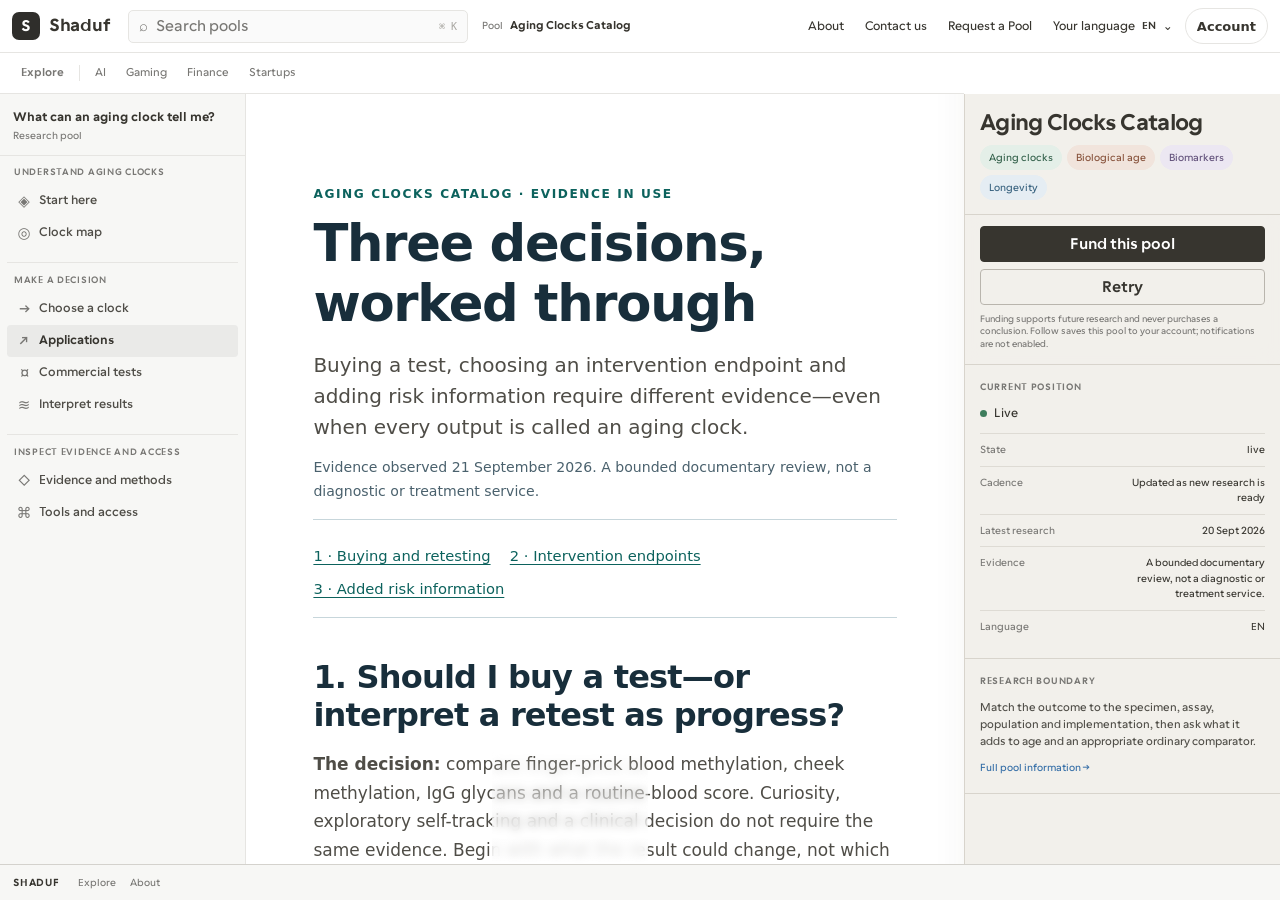
==== applications/index.html @ 29b8cc0c "Publish Aging Clocks foundation" ====
<!doctype html><html lang="en"><head>
    <meta charset="utf-8">
    <meta name="viewport" content="width=device-width,initial-scale=1,viewport-fit=cover">
    <title>Applications · Aging Clocks Catalog · Shaduf</title>
    <meta name="description" content="Three decisions, worked through">
    <meta name="robots" content="index,follow,max-image-preview:large,max-snippet:-1">
    <link rel="canonical" href="https://shaduf.ai/p/aging-clocks/applications/">
    <link rel="icon" href="../assets/favicon.ico" sizes="16x16 32x32 48x48"><link rel="icon" href="../assets/apple-touch-icon.png" type="image/png" sizes="180x180"><link rel="icon" href="../assets/favicon.svg" type="image/svg+xml" sizes="any"><link rel="apple-touch-icon" href="../assets/apple-touch-icon.png" sizes="180x180">
    <link rel="preload" href="../assets/fonts/cal-sans-ui-variable.woff2" as="font" type="font/woff2" crossorigin>
    <link rel="stylesheet" href="../assets/shaduf.css?v=20260920-pool-requests-1">
    <link rel="stylesheet" href="../assets/account.css?v=20260920-pool-requests-1">
    <meta name="theme-color" content="#ffffff">
    <meta property="og:type" content="article">
    <meta property="og:site_name" content="Shaduf">
    <meta property="og:title" content="Applications · Aging Clocks Catalog · Shaduf">
    <meta property="og:description" content="Three decisions, worked through">
    <meta property="og:url" content="https://shaduf.ai/p/aging-clocks/applications/">
    <meta name="twitter:card" content="summary">
    <script type="application/ld+json">{"@context":"https://schema.org","@type":"WebPage","headline":"Applications","description":"Three decisions, worked through","dateModified":"2026-09-21T03:27:39+07:00","isPartOf":{"@type":"WebSite","name":"Shaduf","url":"https://shaduf.ai"},"mainEntityOfPage":"https://shaduf.ai/p/aging-clocks/applications/"}</script>
    <script defer src="https://static.cloudflareinsights.com/beacon.min.js" data-cf-beacon='{&quot;token&quot;:&quot;ccebf2249a194a088f2d60787432fe1a&quot;,&quot;spa&quot;:false}'></script><link rel="alternate" type="application/atom+xml" title="Aging Clocks Catalog updates" href="../feed.xml"><link rel="stylesheet" href="../assets/agent.css"></head><body class="has-platform-footer" data-pool-id="pool_aging_clocks" data-page-id="applications">
    <a class="skip-link" href="#pool-content">Skip to content</a>
    <header class="app-header">
    <div class="header-main">
      <a class="brand" href="https://shaduf.ai/" aria-label="Shaduf home"><span class="brand-mark" aria-hidden="true">S</span><strong>Shaduf</strong></a>
      <button class="mobile-surface-button" type="button" data-open-left aria-label="Open pool pages">☰</button>
      <button class="search-button" type="button" data-open-search><span>⌕</span><span>Search pools</span><kbd>⌘ K</kbd></button>
      <div class="header-context"><span>Pool</span><strong>Aging Clocks Catalog</strong></div>
      <nav class="header-tools" aria-label="Platform">
        <a href="https://shaduf.ai/about/">About</a>
        <a class="contact-link" href="https://shaduf.ai/contact/">Contact us</a>
        <a class="request-pool-link" href="https://shaduf.ai/request-a-pool/">Request a Pool</a>
        <details class="header-menu language-menu"><summary class="language-button"><span>Your language</span><b data-language-label>EN</b><span>⌄</span></summary><div class="header-popover"><button type="button" data-language="en">English</button><p>Used to prioritize published pools from this language community. It does not translate the interface.</p></div></details>
        <div class="account-control" data-account-control><button class="account-button" type="button" data-platform-auth data-account-href="https://shaduf.ai/account/" aria-label="Checking account" aria-haspopup="menu" aria-expanded="false"><span class="account-label" data-auth-label>Account</span><span class="account-chevron" data-auth-chevron aria-hidden="true" hidden>⌄</span></button><div class="account-popover" data-account-menu hidden></div></div>
        <button class="mobile-pool-button" type="button" data-open-right>Pool info</button>
      </nav>
    </div>
    <nav class="category-strip" aria-label="Pool categories">
      <a class="explore-link" href="https://shaduf.ai/explore/" aria-current="false">Explore</a>
      <span class="category-rule" aria-hidden="true"></span>
      <a href="https://shaduf.ai/?category=ai#pool-catalogue">AI</a><a href="https://shaduf.ai/?category=gaming#pool-catalogue">Gaming</a><a href="https://shaduf.ai/?category=finance#pool-catalogue">Finance</a><a href="https://shaduf.ai/?category=startups#pool-catalogue">Startups</a>
    </nav>
  </header>
    <aside class="left-surface" data-left-surface>
    <div class="left-head"><strong>What can an aging clock tell me?</strong><span>Research pool</span></div>
    <div class="page-tree"><section class="tree-group"><div class="tree-label">Understand aging clocks</div><nav aria-label="Understand aging clocks"><a href="../index.html" ><span aria-hidden="true">◈</span><b>Start here</b></a><a href="../clock-map/index.html" ><span aria-hidden="true">◎</span><b>Clock map</b></a></nav></section><section class="tree-group"><div class="tree-label">Make a decision</div><nav aria-label="Make a decision"><a href="../choose-a-clock/index.html" ><span aria-hidden="true">→</span><b>Choose a clock</b></a><a href="index.html" aria-current="page"><span aria-hidden="true">↗</span><b>Applications</b></a><a href="../commercial-tests/index.html" ><span aria-hidden="true">¤</span><b>Commercial tests</b></a><a href="../interpret-results/index.html" ><span aria-hidden="true">≋</span><b>Interpret results</b></a></nav></section><section class="tree-group"><div class="tree-label">Inspect evidence and access</div><nav aria-label="Inspect evidence and access"><a href="../evidence-and-methods/index.html" ><span aria-hidden="true">◇</span><b>Evidence and methods</b></a><a href="../tools-and-access/index.html" ><span aria-hidden="true">⌘</span><b>Tools and access</b></a></nav></section></div>
    
  </aside>
    <main class="center-surface" id="pool-content"><article class="center-document" data-agent-document>
      
      <div class="agent-document"><!-- SHADUF_AGENT_DOCUMENT_START --><article class="ac-center" lang="en" aria-labelledby="ac-title">
<p class="ac-kicker">Aging Clocks Catalog · Evidence in use</p>
<h1 id="ac-title">Three decisions, worked through</h1>
<p class="ac-deck">Buying a test, choosing an intervention endpoint and adding risk information require different evidence—even when every output is called an aging clock.</p>
<p class="ac-meta">Evidence observed <time datetime="2026-09-21">21 September 2026</time>. A bounded documentary review, not a diagnostic or treatment service.</p>

<nav class="ac-jump" aria-label="On this page"><a href="#ac-buying">1 · Buying and retesting</a><a href="#ac-interventions">2 · Intervention endpoints</a><a href="#ac-risk">3 · Added risk information</a></nav>
<h2 id="ac-buying">1. Should I buy a test—or interpret a retest as progress?</h2>
<p><strong>The decision:</strong> compare finger-prick blood methylation, cheek methylation, IgG glycans and a routine-blood score. Curiosity, exploratory self-tracking and a clinical decision do not require the same evidence. Begin with what the result could change, not which product promises the youngest age.</p>
<p><strong>The evidence chain:</strong> identify the measured assay, named algorithm/version, target, report, advice service and applicability evidence. The <a href="../commercial-tests/index.html">four-offering audit</a> found model-specific publications, but did not establish that purchasing any of these testing-and-advice packages improves long-term outcomes compared with a realistic no-test alternative. A product’s independent service validation is not established by a related model paper. <span class="ac-source">[<a href="#src-M05" aria-label="Source M05">M05</a>; <a href="#src-M12" aria-label="Source M12">M12</a>; <a href="#src-M21" aria-label="Source M21">M21</a>; <a href="#src-M23" aria-label="Source M23">M23</a>; <a href="#src-M24" aria-label="Source M24">M24</a>]</span></p>
<p><strong>Worked example—hypothetical:</strong> a blood estimate of 54, cheek estimate of 48 and pace of 0.90 are not three votes about one true age. They cannot be averaged. When chronological age goes from 50 to 51 and the same named age score goes from 52 to 50, score change is −2 and raw-gap change is −3. Neither demonstrates a treatment effect or life-years gained.</p>
<div class="ac-note"><p><strong>Decision that follows:</strong> demand a matched pipeline and applicable within-person uncertainty before interpreting change. A seller’s retest interval is not that evidence. No extra test may be needed for the intended decision; a clinical concern should not be replaced by a clock score. The <a href="../interpret-results/index.html">interpretation guide</a> shows the arithmetic and uncertainty assumptions.</p></div>
<h2 id="ac-interventions">2. Can clocks help assess an intervention?</h2>
<p><strong>The real setting:</strong> rentosertib—also described using INS018_055/ISM001-055 development nomenclature—is an AI-assisted TNIK-inhibitor drug-development programme followed by an actual human trial in idiopathic pulmonary fibrosis (IPF). Six computational clocks were applied to <strong>measured human serum</strong>. The clock analysis was computational; the trial was not wholly simulated. <span class="ac-source">[<a href="#src-SC1" aria-label="Source SC1">SC1</a>; <a href="#src-SC2" aria-label="Source SC2">SC2</a>]</span></p>
<p>The parent trial lasted <strong>12 weeks</strong>, comparing placebo with <strong>30 mg once daily, 30 mg twice daily and 60 mg once daily</strong>. The primary endpoint was treatment-emergent adverse events; lung-function outcomes were secondary. Treatment-related events/discontinuations included liver-related events and diarrhea. A favorable clock pattern is not a prescribing or stand-alone safety argument. <span class="ac-source">[<a href="#src-SC2" aria-label="Source SC2">SC2</a>]</span></p>
<figure><div class="ac-svg-scroll" role="region" aria-label="Trial population flow" tabindex="0">
<svg viewBox="0 0 760 232" role="img" aria-labelledby="ac-pop-title ac-pop-desc">
<title id="ac-pop-title">Three different populations: 71, 55 and 42</title>
<desc id="ac-pop-desc">The parent trial randomized 71 people; 55 completed it. The ancillary clock analysis used 42 complete cases selected after completion and post-trial consent. Its arm-specific denominators were not independently recovered. These counts are not interchangeable.</desc>
<rect x="15" y="30" width="218" height="142" rx="5" class="ac-box"/><rect x="272" y="30" width="218" height="142" rx="5" class="ac-box"/><rect x="529" y="30" width="216" height="142" rx="5" class="ac-box"/>
<text x="124" y="89" text-anchor="middle" font-size="46" font-weight="750">71</text><text x="124" y="125" text-anchor="middle" font-size="20">Randomized</text><text x="124" y="152" text-anchor="middle" font-size="17">Parent trial</text>
<text x="252" y="108" text-anchor="middle" font-size="30">→</text>
<text x="381" y="89" text-anchor="middle" font-size="46" font-weight="750">55</text><text x="381" y="125" text-anchor="middle" font-size="20">Completed</text><text x="381" y="152" text-anchor="middle" font-size="17">Parent trial</text>
<text x="509" y="108" text-anchor="middle" font-size="30">→</text>
<text x="637" y="89" text-anchor="middle" font-size="46" font-weight="750">42</text><text x="637" y="125" text-anchor="middle" font-size="20">Ancillary cohort</text><text x="637" y="152" text-anchor="middle" font-size="17">Complete cases</text>
<text x="380" y="208" text-anchor="middle" font-size="18">Completion + post-trial consent + complete samples select the clock cohort.</text>
</svg></div><figcaption>The 42-person analysis is 59.2% of those randomized and 76.4% of completers. These arithmetic retention fractions do not estimate the direction or magnitude of selection bias. Clock-analysis arm counts remain unavailable. <span class="ac-source">[<a href="#src-SC1" aria-label="Source SC1">SC1</a>; <a href="#src-SC2" aria-label="Source SC2">SC2</a>]</span></figcaption></figure>
<div class="ac-table ac-compact" role="region" aria-label="Parent-trial counts—not the ancillary clock denominators" tabindex="0"><table><caption>Parent-trial counts—not the ancillary clock denominators</caption><thead><tr><th scope="col">Arm</th><th scope="col">Randomized</th><th scope="col">Completed parent trial</th><th scope="col">Ancillary clock count</th></tr></thead><tbody><tr><th scope="row">Placebo</th><td>17</td><td>15</td><td>Not independently recovered</td></tr><tr><th scope="row">30 mg once daily</th><td>18</td><td>16</td><td>Not independently recovered</td></tr><tr><th scope="row">30 mg twice daily</th><td>18</td><td>12</td><td>Not independently recovered</td></tr><tr><th scope="row">60 mg once daily</th><td>18</td><td>12</td><td>Not independently recovered</td></tr><tr><th scope="row">Total</th><td>71</td><td>55</td><td>42</td></tr></tbody></table></div>
<h3>What was measured and reported?</h3>
<p>Serum at baseline and weeks <strong>2, 4 and 12</strong> was analyzed with Olink Explore 3072; <strong>2,841 proteins</strong> remained after quality control. The report describes normalization without bridging/anchoring controls. Serum–plasma equivalence, platform calibration and longitudinal measurement reliability cannot be assumed. <span class="ac-source">[<a href="#src-SC1" aria-label="Source SC1">SC1</a>]</span></p>
<p>The ancillary paper, published <strong>7 September 2026</strong>, reports treatment-associated decreases in several predictions, the strongest aggregate pattern at week 4, and <strong>21 comparisons below q = 0.10</strong>. These are author-reported findings—not independently recomputed counts. One-sided paired Wilcoxon and active-versus-placebo change Mann–Whitney tests were used with Benjamini–Hochberg adjustment. <span class="ac-source">[<a href="#src-SC1" aria-label="Source SC1">SC1</a>]</span></p>
<div class="ac-note ac-caution"><p><strong>Six outputs are not six independent replications.</strong> The clocks share participants and disease-responsive proteins, and their targets differ. The paper cannot distinguish aging-related from disease-related proteomic effects. Selection after completion and consent also means this is not automatically an intention-to-treat analysis.</p><p><strong>Arithmetic correction:</strong> 6 clocks × 3 post-baseline visits × 3 active regimens = <strong>54 active-versus-placebo comparisons total</strong>, or <strong>18 per regimen</strong>—not 54 per arm. The actual adjustment family still requires the numerical tables.</p></div>
<details open><summary>The six models—and what remains unpinned</summary>
<div class="ac-table" role="region" aria-label="Model identity matters more than the count of clocks" tabindex="0"><table><caption>Model identity matters more than the count of clocks</caption><thead><tr><th scope="col">Trial label</th><th scope="col">Target / original evidence</th><th scope="col">Unresolved implementation boundary</th></tr></thead><tbody><tr><th scope="row">ProtAge</th><td>204-protein chronological-age LightGBM model; external CKB and FinnGen evaluation. <span class="ac-source">[<a href="#src-SC4" aria-label="Source SC4">SC4</a>]</span></td><td>Ancillary prose calls it deep learning. Prose error or different artifact remains unresolved; current access is author-request, not unrestricted bundled weights.</td></tr><tr><th scope="row">OrganAge_chrono</th><td>Chronological-age member of Goeminne’s proteomic organ family, distinct from Oh’s models. <span class="ac-source">[<a href="#src-SC7" aria-label="Source SC7">SC7</a>]</span></td><td>Exact all-organ/whole-body configuration, features, scaling and missing-protein policy are not pinned.</td></tr><tr><th scope="row">OrganAge_mortality</th><td>Mortality-oriented Goeminne family member; age-like output does not make its target chronological age. <span class="ac-source">[<a href="#src-SC7" aria-label="Source SC7">SC7</a>]</span></td><td>Related construction and shared trial participants are not independent clinical replication.</td></tr><tr><th scope="row">PAC</th><td>Age + 128 proteins; mortality-oriented Gompertz model and reference-age mapping. Reported 70:30 test split is within UK Biobank. <span class="ac-source">[<a href="#src-SC6" aria-label="Source SC6">SC6</a>]</span></td><td>Risk-equivalent age is not remaining lifespan; exact ancillary scaling/coefficient artifacts unverified.</td></tr><tr><th scope="row">ipfP3GPT</th><td>Related Galkin work includes a pathway-aware age predictor and a separate expression-generation transformer; external COVID-19 data had incomplete panel coverage. <span class="ac-source">[<a href="#src-SC5" aria-label="Source SC5">SC5</a>]</span></td><td>Alias-to-artifact mapping needs care. Current galkin_2025 / best_clock.pt weights are restricted to authorized UK Biobank RAP use.</td></tr><tr><th scope="row">PAOPAC</th><td>Ancillary paper cites a Xu et al. preprint, DOI 10.64898/2026.04.24.720503.</td><td>Original preprint not retrieved. Architecture, feature list, independent validation and relation to the package’s Han model are unverified. Embedded date is not verified first posting; do not call it peer reviewed.</td></tr></tbody></table></div><p>Four are presented as age-prediction implementations and two as mortality-oriented. None becomes a longitudinal pace-trained estimator merely by subtracting two predictions. <span class="ac-source">[<a href="#src-SC1" aria-label="Source SC1">SC1</a>]</span></p></details>
<details open><summary>Documentary conflicts and what has not been reproduced</summary>
<p><strong>Registration:</strong> the parent publication identifies <code>NCT05938920</code>. The ancillary body links that identifier, but reference 34 cites <code>NCT05975983</code>. Registry pages rendered only interface shells in the review; detailed histories were not inspected. Keep the conflict rather than borrowing eligibility or prespecification from the second identifier. <span class="ac-source">[<a href="#src-SC1" aria-label="Source SC1">SC1</a>; <a href="#src-SC2" aria-label="Source SC2">SC2</a>]</span></p>
<p><strong>Sites and chronology:</strong> ancillary body/methods say 21 versus 22 sites. “Multicentre Chinese trial” is supported without choosing a count. Trial completion predates some cited 2025/2026 model versions: prospectively collected samples do not prove prespecified final analyses. The dated protocol and statistical analysis plan require academic/research request through a secure environment; they were not obtained. <span class="ac-source">[<a href="#src-SC1" aria-label="Source SC1">SC1</a>; <a href="#src-SC2" aria-label="Source SC2">SC2</a>]</span></p>
<p><strong>Tables and artifacts:</strong> deposit OMIX008341 was not retrieved. Supplement descriptions identify S2 predictions, S3 paired tests, S4 treatment-versus-placebo tests and S5 summary; numerical rows were unavailable. No p/q-value reanalysis, raw-protein-to-score reproduction, power or equivalence calculation was performed. Exact trial models and preprocessing remain unpinned. <span class="ac-source">[<a href="#src-SC1" aria-label="Source SC1">SC1</a>]</span></p>
<p><strong>Access:</strong> the current README restricts galkin_2025 weights to registered UK Biobank researchers inside its Research Analysis Platform and prohibits local download/copy/storage. ProtAge and the Han model have author-request access. Other models are not necessarily closed; unrestricted end-to-end six-model reproduction is simply not established. <span class="ac-source">[<a href="#src-SC3" aria-label="Source SC3">SC3</a>]</span></p>
</details>
<p><strong>The defensible conclusion:</strong> proteomic clocks merit further study as exploratory IPF intervention readouts. The broadest clock pattern need not match the strongest clinical result. Shared-proteome pathway enrichment is not independent evidence of rejuvenation; a nonsignificant week-4/week-12 contrast does not demonstrate a plateau. Healthy-person benefit, generalized geroprotection and surrogate validity remain unestablished. <span class="ac-source">[<a href="#src-SC1" aria-label="Source SC1">SC1</a>; <a href="#src-M26" aria-label="Source M26">M26</a>]</span></p>
<h3>A controlled counterpoint: clocks need not agree</h3>
<p>The 2023 CALERIE methylation analysis was post hoc: <strong>197 of 220 randomized adults</strong> had the methylation data analyzed. It reported a modest group-level reduction in DunedinPACE, but <strong>not the same response in principal-component PhenoAge and GrimAge</strong>. Achieved calorie restriction was smaller than prescribed. These nulls must remain beside the responsive finding. <span class="ac-source">[<a href="#src-M25" aria-label="Source M25">M25</a>]</span></p>
<p>Different targets, sensitivity, duration, measurement or true lack of change could contribute. Disagreement does not prove every clock invalid—or the responsive one uniquely true. No longer-life outcome was directly demonstrated, and a mortality benefit estimated from separate observational associations is not a randomized outcome.</p>
<p><strong>Study-team decision:</strong> prespecify the biomarker question, controlled contrast and multiplicity plan; keep clinical/functional endpoints; report all planned clocks. Establishing a surrogate requires treatment effects on the marker to predict clinical effects in the intended context, not just baseline prognosis or responsiveness. <span class="ac-source">[<a href="#src-M26" aria-label="Source M26">M26</a>]</span></p>
<h2 id="ac-risk">3. Does another assay add useful risk information?</h2>
<p><strong>The decision:</strong> with age and routine predictors already available, does a new score improve relevant prediction enough to justify the added assay? ProtAge’s external-cohort associations make it a credible research candidate, but do not establish an individual action threshold, absolute risk or benefit from lowering the score. No unverified incremental C-index is supplied here. <span class="ac-source">[<a href="#src-SC4" aria-label="Source SC4">SC4</a>]</span></p>
<p>Oh et al.’s organ models use circulating proteins selected partly through tissue-enrichment information. A <strong>cognition-optimized</strong> brain score remained associated with progression after baseline clinical status, age, pTau181 and an Alzheimer’s polygenic score were included. It is not a direct brain-age measurement, a generic brain-score substitute or proof of improved care. The historical comparator is not a claim that pTau181 is the best current clinical comparator. <span class="ac-source">[<a href="#src-M20" aria-label="Source M20">M20</a>]</span></p>
<div class="ac-table ac-compact" role="region" aria-label="A concrete NMR risk comparison in FINRISK (author-reported)" tabindex="0"><table><caption>A concrete NMR risk comparison in FINRISK (author-reported)</caption><thead><tr><th scope="col">Horizon</th><th scope="col">14-biomarker score C-statistic</th><th scope="col">Conventional-risk model</th><th scope="col">Difference: arithmetic only</th></tr></thead><tbody><tr><th scope="row">Five years</th><td>0.837</td><td>0.772</td><td>0.065</td></tr><tr><th scope="row">Ten years</th><td>0.830</td><td>0.790</td><td>0.040</td></tr></tbody></table></div>
<p>Deelen et al. developed a mortality score in European cohorts and evaluated it in FINRISK. Conventional factors included major clinical/behavioral predictors; chronological age was the survival time scale. These were not simply identical base models with and without one added predictor. The C-statistic reflects ranking, not calibration or a demonstrated decision benefit. <span class="ac-source">[<a href="#src-M11" aria-label="Source M11">M11</a>]</span></p>
<div class="ac-note"><p><strong>A useful positive result with a firm boundary:</strong> cohort-based scaling prevented immediate individual risk classification. This is a mortality-risk score—not MetaboAge or GlycanAge—and not a portable personal calculator. A deployment decision still needs current comparators, calibration, threshold consequences and evidence that using the result improves outcomes. <span class="ac-source">[<a href="#src-M11" aria-label="Source M11">M11</a>]</span></p></div>

<section class="ac-sources" aria-labelledby="ac-source-heading"><h2 id="ac-source-heading">Sources and reading limits</h2><p>Source labels distinguish primary research, seller documents and implementation notes. The access descriptions below refer to the evidence review dated above, not a new replication.</p>
<p id="src-M05"><strong>M05.</strong> <a href="https://elifesciences.org/articles/73420">Belsky et al. (2022), DunedinPACE</a> Primary longitudinal target, normalization, technical/cross-platform reliability and relevant validation text inspected; model not executed.</p>
<p id="src-M12"><strong>M12.</strong> <a href="https://academic.oup.com/biomedgerontology/article/69/7/779/662651">Krištić et al. (2014; online 2013), Glycans are a novel biomarker of chronological and biological ages</a> Primary development, external-population and small longitudinal-subset results; not validation of a pinned 2026 product.</p>
<p id="src-M21"><strong>M21.</strong> <a href="https://www.nature.com/articles/s43587-026-01073-7">Chen et al. (2026), OMICmAge</a> Published 25 February 2026. Primary development, external validation, replicate, limitation, access and conflict sections; sponsored/company-affiliated work with patent interests.</p>
<p id="src-M23"><strong>M23.</strong> <a href="https://doi.org/10.1007/s11357-024-01094-3">Shokhirev et al. (2024), CheekAge: a next-generation buccal epigenetic aging clock</a> Primary abstract, development/replicate description and conflicts; Tally-funded, with company-employee authors. No exact consumer-version match.</p>
<p id="src-M24"><strong>M24.</strong> <a href="https://www.frontiersin.org/journals/aging/articles/10.3389/fragi.2024.1460360/full">Shokhirev et al. (2024), CheekAge is predictive of mortality in human blood</a> Primary incomplete-feature blood adaptation and mortality-model sections; company-affiliated external-cohort study, not a prospective consumer cheek-test trial.</p>
<p id="src-SC1"><strong>SC1.</strong> <a href="https://www.nature.com/articles/s41587-026-03286-y">Zhavoronkov et al. (2026), Proteomic clocks in a phase 2a trial</a> Published 7 September 2026. Primary results, methods, availability, conflicts and supplement descriptions inspected; numerical supplements not retrieved. Developer-led; Insilico Medicine interests disclosed.</p>
<p id="src-SC2"><strong>SC2.</strong> <a href="https://pmc.ncbi.nlm.nih.gov/articles/PMC12353801/">Xu et al. (2025), A generative AI-discovered TNIK inhibitor for IPF: randomized phase 2a trial</a> Primary registration, disposition, endpoints, safety and protocol-access text inspected; protocol, statistical analysis plan and registry history not obtained. Sponsor/developer interests apply.</p>
<p id="src-SC3"><strong>SC3.</strong> <a href="https://github.com/Insilico-org/proteoclock/blob/main/README.md">ProteoClock README</a> First-party access description observed 21 September 2026; inspected blob f41e85c59b1ffeec6b8da66fb7029dd4cd77f30a. Exact release-to-trial pin and full licence tree not audited.</p>
<p id="src-SC4"><strong>SC4.</strong> <a href="https://doi.org/10.1038/s41591-024-03164-7">Argentieri et al. (2024), Proteomic aging clock predicts mortality and disease risk</a> Primary training, external validation and covariate passages inspected through publisher-provided text delivered on ResearchGate. No model execution.</p>
<p id="src-SC5"><strong>SC5.</strong> <a href="https://www.aging-us.com/article/206295/text">Galkin et al. (2025), AI-driven toolset for IPF and aging research</a> Primary clock, expression-generation and external-disease-data passages; developer-affiliated evidence. No weights obtained or run.</p>
<p id="src-SC6"><strong>SC6.</strong> <a href="https://doi.org/10.1111/acel.14195">Kuo et al. (2024), Proteomic aging clock (PAC)</a> Primary cohort, selection, Gompertz target and train/test passages; full coefficients and ancillary-trial artifact not verified.</p>
<p id="src-SC7"><strong>SC7.</strong> <a href="https://doi.org/10.1016/j.cmet.2024.10.005">Goeminne et al. (online 2024; issue 2025), Plasma protein-based organ-specific aging and mortality models</a> Primary abstract and publisher results excerpts, not full coefficient tables or frozen trial implementations.</p>
<p id="src-M25"><strong>M25.</strong> <a href="https://doi.org/10.1038/s43587-022-00357-y">Waziry et al. (2023), CALERIE DNA methylation analysis</a> Relevant primary methods/results, analysis population and null outcomes inspected through publisher-supplied full text delivered on ResearchGate; not a longevity-outcome trial.</p>
<p id="src-M26"><strong>M26.</strong> <a href="https://www.ncbi.nlm.nih.gov/books/NBK453484/">FDA–NIH BEST: Validated Surrogate Endpoint</a> Official definitions and evidentiary discussion; used as a framework, not a regulatory-status verdict for any aging test.</p>
<p id="src-M20"><strong>M20.</strong> <a href="https://www.nature.com/articles/s41586-023-06802-1">Oh et al. (2023), Organ aging signatures in the plasma proteome</a> Primary construction, tissue-enrichment, platform and cognitive-progression comparator passages; no decision-impact trial identified in that material.</p>
<p id="src-M11"><strong>M11.</strong> <a href="https://www.nature.com/articles/s41467-019-11311-9">Deelen et al. (2019), A metabolic profile of all-cause mortality risk</a> Primary results, conventional comparator, FINRISK evaluation and scaling limitation inspected; reported models not rerun.</p>
</section>
<p class="ac-next">Next: <a href="../evidence-and-methods/index.html">Inspect the claim-by-claim evidence standards</a> or <a href="../choose-a-clock/index.html">build a defensible study shortlist</a>.</p>
</article>
<!-- SHADUF_AGENT_DOCUMENT_END --></div>
    </article><div class="center-fade" aria-hidden="true"></div></main>
    <aside class="right-surface" data-right-surface>
    <div class="right-scroll">
      <header class="right-title"><span>Pool info</span><button type="button" data-close-right aria-label="Close pool information">×</button></header>
      
      <div class="right-hero"><h2>Aging Clocks Catalog</h2><div class="tag-list"><button type="button" class="pool-tag tone-1" data-search-tag="Aging clocks">Aging clocks</button><button type="button" class="pool-tag tone-2" data-search-tag="Biological age">Biological age</button><button type="button" class="pool-tag tone-3" data-search-tag="Biomarkers">Biomarkers</button><button type="button" class="pool-tag tone-4" data-search-tag="Longevity">Longevity</button></div></div>
      <section class="right-actions">
        <form method="get" action="https://shaduf.ai/p/aging-clocks/?funding=intent"><button type="submit" class="primary-button">Fund this pool</button></form>
        <button type="button" class="secondary-button" data-follow aria-label="Follow this pool"><span>Follow this pool</span></button>
        <p>Funding supports future research and never purchases a conclusion. Follow saves this pool to your account; notifications are not enabled.</p>
      </section>
      <section class="right-section">
        <h3>Current position</h3>
        <div class="release-state state-live"><i></i><span>live</span></div>
        <dl><div><dt>State</dt><dd>live</dd></div><div><dt>Cadence</dt><dd>Updated as new research is ready</dd></div><div><dt>Latest research</dt><dd>20 Sept 2026</dd></div><div><dt>Evidence</dt><dd>A bounded documentary review, not a diagnostic or treatment service.</dd></div><div><dt>Language</dt><dd>EN</dd></div></dl>
      </section>
      <section class="right-section"><h3>Research boundary</h3><p>Match the outcome to the specimen, assay, population and implementation, then ask what it adds to age and an appropriate ordinary comparator.</p><a href="../index.html">Full pool information →</a></section>
    </div>
    <div class="surface-fade" aria-hidden="true"><span>↓</span></div>
  </aside>
    
    <footer class="platform-footer" aria-label="Shaduf"><strong>Shaduf</strong><nav><a href="https://shaduf.ai/">Explore</a><a href="https://shaduf.ai/about/">About</a></nav></footer>
    <footer class="mobile-contact" aria-label="Contact Shaduf"><a href="/contact/">Contact us</a><span aria-hidden="true">·</span><a href="/request-a-pool/">Request a Pool</a></footer>
    <div class="drawer-backdrop" data-drawer-backdrop></div>
    <dialog class="search-dialog" data-search-dialog><form method="get" action="https://shaduf.ai/explore/"><header><strong>Search Shaduf</strong><button value="cancel" formmethod="dialog" aria-label="Close">×</button></header><label><span>⌕</span><input type="search" name="q" placeholder="Search pools, reports, evidence" autocomplete="off"></label><div class="search-suggestions"><button type="button" data-search-tag="Aging clocks">Aging clocks</button><button type="button" data-search-tag="Biological age">Biological age</button><button type="button" data-search-tag="Biomarkers">Biomarkers</button><button type="button" data-search-tag="Longevity">Longevity</button></div><div class="search-results" data-search-results aria-live="polite"><p>Search published pools, pages, reports, and evidence.</p></div></form></dialog><div class="peek-layer" data-peek-layer aria-hidden="true"><div class="peek-backdrop" data-close-peek></div><article class="peek-panel"><header><span data-peek-crumb>Research report</span><nav><button type="button" data-peek-side>Side peek</button><a data-peek-open href="#">Open page</a><button type="button" data-close-peek aria-label="Close">×</button></nav></header><iframe title="Research report" data-peek-frame sandbox="allow-popups allow-popups-to-escape-sandbox"></iframe></article></div>
    <div class="toast" role="status" aria-live="polite" data-toast></div>
    <script src="../assets/shaduf.js?v=20260920-pool-requests-1" defer></script>
  </body></html>
---- assets/shaduf.css ----
@font-face{font-family:"Cal Sans UI";src:url("/assets/fonts/cal-sans-ui-variable.woff2") format("woff2");font-display:swap;font-style:normal;font-weight:100 900}
:root{--ink:#37352f;--text:#4f4d47;--muted:#787774;--faint:#a8a6a1;--line:#e6e5e2;--line-strong:#d4d2cd;--paper:#fff;--left:#f7f7f5;--right:#f2f0eb;--hover:rgba(55,53,47,.065);--green:#3e7d5c;--green-bg:#e7f1eb;--blue:#326ca6;--blue-bg:#e7eef6;--amber:#8a641f;--amber-bg:#f5edda;--red:#9f3f3b;--red-bg:#f8e7e5;--header-main:53px;--categories:41px;--top:94px;--left-width:246px;--right-width:316px;--activity-height:0px;--platform-footer-height:0px;--contact-height:0px;--ticker:calc(var(--activity-height) + var(--platform-footer-height) + var(--contact-height));--radius:6px;--shadow:0 16px 50px rgba(30,27,21,.14)}body.has-activity{--activity-height:36px}body.has-platform-footer{--platform-footer-height:36px}
.pool-sponsor{display:flex;align-items:center;gap:10px;margin:0 0 25px;padding:8px 0;border-bottom:1px solid var(--line);font-size:10px}.pool-sponsor span{color:var(--muted)}.pool-sponsor a{font-weight:650}
*{box-sizing:border-box}html{color-scheme:light;overflow-x:hidden}body{margin:0;overflow-x:hidden;color:var(--ink);background:var(--paper);font:15px/1.55 "Cal Sans UI",system-ui,-apple-system,"Segoe UI",sans-serif}button,input,textarea{font:inherit}a{color:inherit;text-decoration:none}button,summary{color:inherit}button{cursor:pointer}.skip-link{position:fixed;z-index:500;top:8px;left:8px;padding:8px 12px;transform:translateY(-160%);border:1px solid var(--line-strong);border-radius:4px;background:#fff}.skip-link:focus{transform:none}
.app-header{position:fixed;z-index:60;inset:0 0 auto;height:var(--top);background:#fff}.header-main{height:var(--header-main);display:flex;align-items:center;gap:10px;padding:0 12px;border-bottom:1px solid var(--line)}.brand{height:36px;display:flex;align-items:center;gap:9px;padding-right:8px}.brand-mark{width:28px;height:28px;display:grid;place-items:center;border-radius:7px;color:#fff;background:#2f2e2b;font-weight:720}.brand strong{font-size:17px;font-weight:690;letter-spacing:-.02em}.mobile-surface-button,.mobile-pool-button{display:none;height:30px;border:0;border-radius:4px;background:transparent}.search-button{width:min(340px,31vw);height:33px;display:flex;align-items:center;gap:8px;padding:0 10px;border:1px solid var(--line);border-radius:5px;color:var(--muted);background:#fafafa;text-align:left}.search-button span:nth-child(2){overflow:hidden;text-overflow:ellipsis;white-space:nowrap}.search-button kbd{margin-left:auto;color:var(--faint);font:10px/1.1 ui-monospace,SFMono-Regular,Menlo,monospace}.header-context{min-width:0;display:flex;align-items:baseline;gap:7px;margin-left:4px}.header-context span{color:var(--muted);font-size:10px}.header-context strong{max-width:25vw;overflow:hidden;text-overflow:ellipsis;white-space:nowrap;font-size:11px}.header-tools{position:relative;z-index:90;display:flex;align-items:center;gap:3px;margin-left:auto;height:100%}.header-tools>a,.language-button,.account-button{height:34px;display:flex;align-items:center;gap:7px;padding:0 9px;border:0;border-radius:4px;background:transparent;font-size:12px}.header-tools>a:hover,.language-button:hover,.account-button:hover{background:var(--hover)}.header-menu{position:relative}.header-menu>summary{list-style:none;cursor:pointer}.header-menu>summary::-webkit-details-marker{display:none}.language-button b{font-size:10px}.account-button{min-width:105px;justify-content:flex-start}.account-dot{width:22px;height:22px;border-radius:50%;background:#d8a37e}.header-popover{position:absolute;z-index:160;top:43px;right:0;width:250px;padding:7px;border:1px solid var(--line);border-radius:8px;background:#fff;box-shadow:var(--shadow)}.header-popover>a,.header-popover>button,.header-popover form button{width:100%;min-height:34px;display:flex;align-items:center;padding:0 9px;border:0;border-radius:4px;background:transparent;text-align:left}.header-popover>a:hover,.header-popover>button:hover,.header-popover form button:hover{background:var(--hover)}.header-popover p{margin:7px;padding:9px;border-top:1px solid var(--line);color:var(--muted);font-size:10px;line-height:1.45}.account-popover{width:190px}.account-popover form{margin-top:5px;padding-top:5px;border-top:1px solid var(--line)}.category-strip{position:relative;z-index:50;width:calc(100% - var(--right-width));height:var(--categories);display:flex;align-items:center;gap:2px;padding:0 12px;border-bottom:1px solid var(--line);background:#fff}.category-strip a{height:29px;display:flex;align-items:center;padding:0 9px;border-radius:4px;color:var(--muted);font-size:11px}.category-strip a:hover,.category-strip a[aria-current="page"]{color:var(--ink);background:var(--hover)}.explore-link{font-weight:650}.category-rule{width:1px;height:16px;margin:0 4px;background:var(--line)}
.left-surface{position:fixed;z-index:40;inset:var(--top) auto var(--ticker) 0;width:var(--left-width);display:flex;flex-direction:column;border-right:1px solid var(--line);background:var(--left);overflow:hidden}.left-head{padding:15px 13px 11px;border-bottom:1px solid var(--line)}.left-head strong{display:-webkit-box;overflow:hidden;font-size:12px;line-height:1.35;-webkit-line-clamp:2;-webkit-box-orient:vertical}.left-head span{display:block;margin-top:3px;color:var(--muted);font-size:10px}.page-tree{flex:1;padding:10px 7px;overflow:auto}.tree-group+.tree-group{margin-top:13px;padding-top:11px;border-top:1px solid var(--line)}.tree-label{padding:0 7px 5px;color:var(--muted);font-size:9px;font-weight:650;letter-spacing:.08em;text-transform:uppercase}.tree-group nav a{min-height:32px;display:grid;grid-template-columns:20px minmax(0,1fr);align-items:center;gap:5px;padding:4px 7px;border-radius:4px;color:var(--text)}.tree-group nav a span{color:var(--muted);text-align:center}.tree-group nav a b{overflow:hidden;font-size:12px;font-weight:500;text-overflow:ellipsis;white-space:nowrap}.tree-group nav a:hover,.tree-group nav a[aria-current="page"]{color:var(--ink);background:var(--hover)}.tree-group nav a[aria-current="page"] b{font-weight:650}.related-dock{flex:none;padding:10px 7px 11px;border-top:1px solid var(--line);background:rgba(255,255,255,.28)}.related-dock>a{display:block;padding:7px;border-radius:4px}.related-dock>a:hover{background:var(--hover)}.related-dock strong,.related-dock span{display:block}.related-dock strong{font-size:10px}.related-dock span{margin-top:2px;overflow:hidden;color:var(--muted);font-size:9px;line-height:1.35;white-space:nowrap;text-overflow:ellipsis}
.right-surface{position:fixed;z-index:55;inset:var(--header-main) 0 var(--ticker) auto;width:var(--right-width);border-left:1px solid #d8d4cc;background:var(--right);box-shadow:-8px 0 28px rgba(50,46,38,.035);overflow:hidden}.right-scroll{height:100%;overflow:auto;padding-bottom:72px}.right-title{height:var(--categories);display:flex;align-items:center;padding:0 14px;border-bottom:1px solid #d8d4cc;background:rgba(255,255,255,.23)}.right-title span{font-size:17px;font-weight:690;letter-spacing:-.02em}.right-title button{display:none;margin-left:auto;border:0;background:transparent;font-size:19px}.right-hero{padding:17px 15px 14px}.right-hero h2{margin:0 0 10px;font-size:22px;line-height:1.08;font-weight:680;letter-spacing:-.03em}.tag-list{display:flex;flex-wrap:wrap;gap:5px}.pool-tag{min-height:25px;padding:3px 8px;border:1px solid transparent;border-radius:999px;font-size:10px}.tone-1{color:#315f49;background:#e4efe8}.tone-2{color:#865039;background:#f1e4dc}.tone-3{color:#604f79;background:#ece7f2}.tone-4{color:#37617e;background:#e5edf3}.tone-5{color:#7b5c20;background:#f3ebd8}.right-actions{position:sticky;z-index:2;top:0;padding:11px 15px 13px;border-top:1px solid #d8d4cc;border-bottom:1px solid #d8d4cc;background:rgba(242,240,235,.94);backdrop-filter:blur(10px)}.primary-button,.secondary-button{width:100%;height:36px;border-radius:4px;font-weight:620}.primary-button{border:1px solid #37352f;color:#fff;background:#37352f}.secondary-button{margin-top:7px;border:1px solid #b9b5ad;background:transparent}.right-actions p{margin:8px 0 0;color:var(--muted);font-size:9px;line-height:1.4}.right-section{padding:16px 15px;border-bottom:1px solid #d8d4cc}.right-section h3{margin:0 0 10px;color:var(--muted);font-size:9px;letter-spacing:.08em;text-transform:uppercase}.release-state{display:flex;align-items:center;gap:7px;margin-bottom:10px;font-size:12px;text-transform:capitalize}.release-state i{width:7px;height:7px;border-radius:50%;background:var(--green)}.state-stale i{background:var(--amber)}.state-failed i{background:var(--red)}.right-section dl{margin:0}.right-section dl>div{display:grid;grid-template-columns:1fr 1fr;gap:10px;padding:8px 0;border-top:1px solid #dedbd4}.right-section dt{color:var(--muted);font-size:10px}.right-section dd{margin:0;font-size:10px;text-align:right}.right-section p{margin:0;color:var(--text);font-size:11px;line-height:1.55}.right-section a{display:inline-block;margin-top:10px;color:var(--blue);font-size:10px}.surface-fade{position:absolute;z-index:4;right:0;bottom:0;left:0;height:68px;display:flex;align-items:flex-end;justify-content:center;padding-bottom:8px;background:linear-gradient(to bottom,rgba(242,240,235,0),rgba(242,240,235,.9) 60%,#f2f0eb);pointer-events:none}.surface-fade span{color:var(--muted);font-size:10px}
.center-surface{position:fixed;z-index:10;min-width:0;inset:var(--top) var(--right-width) var(--ticker) var(--left-width);overflow:auto;background:#fff;container:shaduf-center/inline-size}.center-document{width:min(960px,calc(100% - clamp(36px,8cqi,96px)));min-width:0;margin:0 auto;padding:52px 0 130px}.document-head{min-width:0;padding-bottom:29px}.document-head>span{color:var(--muted);font-size:10px;font-weight:650;letter-spacing:.08em;text-transform:uppercase}.document-head h1{max-width:820px;margin:9px 0 10px;overflow-wrap:break-word;font-size:clamp(36px,4.2vw,59px);line-height:1.02;font-weight:680;letter-spacing:-.045em}.document-head>p{max-width:760px;margin:0;overflow-wrap:break-word;color:var(--muted);font-size:16px;line-height:1.5}.freshness-line{display:flex;min-width:0;align-items:center;gap:7px;margin-top:15px;color:var(--muted);font-size:10px}.freshness-line i{width:7px;height:7px;flex:none;border-radius:50%;background:var(--green)}.freshness-line time{min-width:0;overflow-wrap:anywhere}.answer-block{min-width:0;margin-bottom:36px;padding:16px 0 21px;border-top:1px solid var(--line-strong);border-bottom:1px solid var(--line-strong)}.answer-meta{display:flex;min-width:0;justify-content:space-between;gap:16px;color:var(--muted);font-size:10px}.answer-meta span{min-width:0;overflow-wrap:break-word;text-align:right}.answer-meta strong{color:var(--green);font-weight:660}.answer-block h2{max-width:820px;margin:12px 0 10px;overflow-wrap:break-word;font-size:25px;line-height:1.2;letter-spacing:-.025em}.answer-block p{max-width:76ch;margin:8px 0;overflow-wrap:break-word;color:var(--text);line-height:1.67}.answer-block details{margin-top:13px;color:var(--muted);font-size:12px}.answer-block summary{cursor:pointer}.answer-block li{margin:4px 0}.agent-document{min-width:0;overflow-wrap:break-word;font-size:15px;container:shaduf-document/inline-size}.agent-document>*{min-width:0}.agent-document>section,.agent-document>article{margin:0 0 46px}.agent-document h2{margin:42px 0 12px;font-size:27px;line-height:1.18;letter-spacing:-.03em}.agent-document h3{margin:28px 0 8px;font-size:19px;letter-spacing:-.015em}.agent-document p{max-width:78ch;color:var(--text);line-height:1.68}.agent-document a{color:var(--blue);text-decoration:underline;text-decoration-color:rgba(50,108,166,.3);text-underline-offset:2px}.agent-document blockquote{margin:22px 0;padding:6px 0 6px 18px;border-left:3px solid var(--line-strong);color:var(--text)}.agent-document .plain-callout{margin:22px 0;padding:14px 16px;border-left:3px solid var(--amber);background:#faf6ed}.agent-document .table-scroll{width:100%;max-width:100%;margin:18px 0 30px;overflow-x:auto;overflow-y:visible;border-top:1px solid var(--line-strong);border-left:1px solid var(--line)}.agent-document table{width:100%;border-collapse:collapse;font-size:12px}.agent-document th,.agent-document td{padding:10px 11px;border-right:1px solid var(--line);border-bottom:1px solid var(--line);text-align:left;vertical-align:top}.agent-document th{color:var(--muted);background:#fafafa;font-size:9px;letter-spacing:.06em;text-transform:uppercase}.agent-document figure{margin:28px 0}.agent-document img{max-width:100%;height:auto}.agent-document pre{max-width:100%;padding:14px;overflow-wrap:anywhere;white-space:pre-wrap;background:#f7f7f5;font:11px/1.55 ui-monospace,SFMono-Regular,Menlo,monospace}.agent-document .report-list{border-top:1px solid var(--line-strong)}.agent-document .report-link{display:grid;grid-template-columns:120px minmax(0,1fr) auto;gap:16px;padding:14px 0;border-bottom:1px solid var(--line);text-decoration:none}.agent-document .report-link time{color:var(--muted);font-size:11px}.agent-document .report-link strong{font-size:14px}.agent-document .report-link span{color:var(--muted);font-size:11px}.agent-document .report-link:hover strong{color:var(--blue)}.center-fade{position:fixed;z-index:15;right:var(--right-width);bottom:var(--ticker);left:var(--left-width);height:148px;background:linear-gradient(to bottom,rgba(255,255,255,0),rgba(255,255,255,.72) 55%,#fff);backdrop-filter:blur(5px);mask-image:linear-gradient(to bottom,transparent,#000 55%);pointer-events:none}
.activity-ticker{position:fixed;z-index:80;right:0;bottom:var(--platform-footer-height);left:0;height:var(--activity-height);display:grid;grid-template-columns:auto minmax(0,1fr) 38px;align-items:center;border-top:1px solid var(--line-strong);background:#f7f7f5}.activity-ticker>strong{height:100%;display:flex;align-items:center;padding:0 13px;border-right:1px solid var(--line);font-size:9px;letter-spacing:.08em;text-transform:uppercase}.ticker-window{overflow:hidden}.ticker-track{width:max-content;display:flex;animation:ticker 48s linear infinite}.ticker-track>div{display:flex;align-items:center}.ticker-item{height:35px;display:flex;align-items:center;gap:8px;padding:0 16px}.ticker-item b{font-size:10px}.ticker-item span{max-width:330px;overflow:hidden;color:var(--muted);font-size:10px;text-overflow:ellipsis;white-space:nowrap}.ticker-item time{color:var(--faint);font-size:9px}.ticker-separator{color:var(--faint)}.activity-ticker>button{height:100%;border:0;border-left:1px solid var(--line);background:transparent}.activity-ticker.paused .ticker-track{animation-play-state:paused}.platform-footer{position:fixed;z-index:79;right:0;bottom:0;left:0;height:var(--platform-footer-height);display:flex;align-items:center;gap:18px;padding:0 13px;border-top:1px solid var(--line-strong);background:#f7f7f5;font-size:10px}.platform-footer>strong{letter-spacing:.08em;text-transform:uppercase}.platform-footer nav{display:flex;gap:14px;color:var(--muted)}.platform-footer a:hover{color:var(--ink)}.mobile-contact{display:none}@keyframes ticker{to{transform:translateX(-50%)}}
.chat-launcher{position:fixed;z-index:30;bottom:calc(var(--ticker) + 16px);left:calc(var(--left-width) + (100vw - var(--left-width) - var(--right-width))/2);height:36px;display:flex;align-items:center;gap:7px;padding:0 14px;transform:translateX(-50%);border:1px solid #2e2d29;border-radius:999px;color:#fff;background:#37352f;box-shadow:0 8px 24px rgba(35,32,27,.18);opacity:.7;cursor:not-allowed}.chat-launcher small{color:#bbb8b1;font-size:9px}.drawer-backdrop{display:none}.toast{position:fixed;z-index:250;right:20px;bottom:calc(var(--ticker) + 20px);max-width:320px;padding:10px 13px;transform:translateY(8px);opacity:0;border-radius:5px;color:#fff;background:#37352f;font-size:11px;transition:.16s;pointer-events:none}.toast.visible{transform:none;opacity:1}
.search-dialog{width:min(620px,calc(100vw - 28px));padding:0;border:1px solid var(--line-strong);border-radius:9px;background:#fff;box-shadow:var(--shadow)}.search-dialog::backdrop{background:rgba(25,23,19,.3)}.search-dialog form>header{height:43px;display:flex;align-items:center;padding:0 12px;border-bottom:1px solid var(--line)}.search-dialog form>header button{margin-left:auto;border:0;background:transparent;font-size:20px}.search-dialog label{display:flex;align-items:center;gap:10px;margin:13px;padding:0 12px;border:1px solid var(--line-strong);border-radius:5px}.search-dialog input{width:100%;height:45px;border:0;outline:0}.search-suggestions{display:flex;flex-wrap:wrap;gap:6px;padding:0 13px 10px}.search-suggestions button{padding:4px 8px;border:0;border-radius:999px;background:var(--left);font-size:10px}.search-results{max-height:min(430px,55vh);overflow:auto;border-top:1px solid var(--line)}.search-results>a{display:grid;gap:2px;padding:10px 13px;border-bottom:1px solid var(--line)}.search-results>a:hover{background:var(--hover)}.search-results small{color:var(--muted);font-size:9px;text-transform:uppercase;letter-spacing:.08em}.search-results strong{font-size:12px}.search-results span{overflow:hidden;color:var(--muted);font-size:10px;line-height:1.4;text-overflow:ellipsis;white-space:nowrap}.search-results p{margin:0;padding:13px;color:var(--muted);font-size:10px}.peek-layer{position:fixed;z-index:200;inset:0;display:none}.peek-layer.open{display:block}.peek-backdrop{position:absolute;inset:0;background:rgba(25,23,19,.28)}.peek-panel{position:absolute;top:42px;bottom:42px;left:15%;width:70%;overflow:hidden;border:1px solid var(--line-strong);border-radius:8px;background:#fff;box-shadow:var(--shadow)}.peek-layer.side .peek-panel{top:0;right:0;bottom:0;left:auto;width:min(720px,70vw);border-radius:0}.peek-panel>header{height:45px;display:flex;align-items:center;padding:0 10px;border-bottom:1px solid var(--line)}.peek-panel>header>span{color:var(--muted);font-size:10px}.peek-panel nav{display:flex;align-items:center;gap:3px;margin-left:auto}.peek-panel nav button,.peek-panel nav a{height:29px;padding:0 8px;border:0;border-radius:4px;background:transparent;font-size:10px}.peek-panel nav button:hover,.peek-panel nav a:hover{background:var(--hover)}.peek-panel iframe{width:100%;height:calc(100% - 45px);border:0;background:#fff}
.verification-dialog{width:min(420px,calc(100vw - 28px));padding:0;border:1px solid var(--line-strong);border-radius:9px;background:#fff;box-shadow:var(--shadow)}.verification-dialog::backdrop{background:rgba(25,23,19,.3)}.verification-dialog form>header{height:43px;display:flex;align-items:center;padding:0 12px;border-bottom:1px solid var(--line)}.verification-dialog form>header button{margin-left:auto;border:0;background:transparent;font-size:20px}.verification-dialog p{margin:14px 14px 18px;color:var(--muted);font-size:12px}.verification-dialog [data-turnstile-mount]{min-height:70px;margin:0 14px 18px}
.living-tool{margin-top:52px;padding-top:8px;border-top:1px solid var(--line-strong)}.tool-frame{display:block;width:100%;height:440px;min-height:240px;margin:18px 0 20px;border:1px solid var(--line-strong);background:#fff}.tool-frame[data-shaduf-resize-ready="true"]{min-height:0}.tool-method{padding:11px 0;border-top:1px solid var(--line);border-bottom:1px solid var(--line)}.tool-method p{margin:0;font-size:12px}.tool-example{margin:28px 0}.tool-example h3{margin-bottom:10px}.tool-example h4{margin:0 0 7px;color:var(--muted);font-size:10px;letter-spacing:.06em;text-transform:uppercase}.tool-example-grid{display:grid;grid-template-columns:1fr 1fr;gap:20px}.tool-example-grid pre{margin:0}.living-tool time{color:var(--muted);font-size:10px}
.explore-body{background:#fff}.explore-main{width:min(1080px,calc(100% - 40px));margin:var(--top) auto 0;padding:38px 0 80px}.explore-main>header{max-width:820px;padding-bottom:30px}.explore-main>header>span{color:var(--muted);font-size:10px;letter-spacing:.08em;text-transform:uppercase}.explore-main h1{margin:0 0 18px;font-size:clamp(36px,4.5vw,56px);line-height:1.04;letter-spacing:-.045em}.explore-main>header p{max-width:760px;margin:0 0 16px;color:var(--text);font-size:17px;line-height:1.6}.explore-about-link{display:inline-flex;align-items:center;gap:8px;min-height:44px;color:var(--blue);font-size:15px;text-decoration:underline;text-underline-offset:4px}.explore-list-title{margin:0 0 12px;font-size:18px;font-weight:600;letter-spacing:-.015em}.explore-list{border-top:1px solid var(--line-strong)}.explore-row>a{display:grid;grid-template-columns:42px minmax(0,1fr) 150px;gap:15px;padding:20px 0;border-bottom:1px solid var(--line)}.explore-row>a:hover h2{color:var(--blue)}.explore-icon{width:38px;height:38px;display:grid;place-items:center;border-radius:8px;background:var(--amber-bg);font-weight:700}.explore-row small{color:var(--muted);font-size:9px;text-transform:uppercase}.explore-row h2{margin:3px 0 5px;font-size:21px;line-height:1.15;letter-spacing:-.025em}.explore-row p{margin:0;color:var(--text);font-size:12px}.explore-row aside{text-align:right}.explore-row aside strong,.explore-row aside time{display:block}.explore-row aside strong{color:var(--amber);font-size:10px;text-transform:capitalize}.explore-row aside time{margin-top:4px;color:var(--muted);font-size:9px}.simple-main{width:min(760px,calc(100% - 38px));margin:var(--top) auto 0;padding:42px 0 90px}.simple-main h1{margin:0 0 28px;font-size:52px;letter-spacing:-.045em}.simple-main h2{margin:34px 0 12px;font-size:25px;line-height:1.2;letter-spacing:-.02em}.simple-main a{color:var(--blue);text-decoration:underline;text-underline-offset:3px}.simple-main a:focus-visible,.explore-main a:focus-visible{outline:2px solid var(--blue);outline-offset:4px}.simple-main ul{padding-left:22px}.simple-main li{margin:10px 0;color:var(--text);font-size:17px;line-height:1.65}.simple-main p{color:var(--text);font-size:17px;line-height:1.7}
@media(max-width:1100px){:root{--left-width:220px;--right-width:290px}.center-document{width:calc(100% - 42px)}.header-context{display:none}}
@media(max-width:860px){:root{--contact-height:calc(35px + env(safe-area-inset-bottom,0px));--top:53px}body{padding-bottom:var(--ticker)}.category-strip{display:none}.mobile-surface-button,.mobile-pool-button{display:block}.header-tools>a,.language-menu{display:none}.account-button{min-width:auto}.account-button>span:nth-child(2){display:none}.left-surface,.right-surface{z-index:120;top:var(--header-main);bottom:var(--ticker);transition:transform .18s ease}.left-surface{width:min(310px,86vw);transform:translateX(-102%)}.right-surface{width:min(340px,92vw);transform:translateX(102%)}body.left-open .left-surface,body.right-open .right-surface{transform:none}.right-title button{display:block}.drawer-backdrop{position:fixed;z-index:110;inset:var(--header-main) 0 var(--ticker);background:rgba(25,23,19,.26)}body.left-open .drawer-backdrop,body.right-open .drawer-backdrop{display:block}.center-surface{inset:var(--header-main) 0 var(--ticker)}.center-document{width:calc(100% - 34px);padding-top:35px}.center-fade{right:0;bottom:var(--ticker);left:0;height:92px}.document-head h1{font-size:40px}.chat-launcher{left:50%;bottom:calc(var(--ticker) + 12px)}.activity-ticker{bottom:var(--contact-height);grid-template-columns:auto minmax(0,1fr)}.platform-footer{bottom:calc(var(--contact-height) + var(--activity-height))}.activity-ticker>button{display:none}.ticker-track{animation:none}.ticker-track>div:nth-child(2){display:none}.ticker-window{overflow-x:auto}.ticker-item{padding:0 12px}.ticker-item span{max-width:240px}.mobile-contact{position:fixed;z-index:81;right:0;bottom:0;left:0;height:var(--contact-height);display:flex;align-items:center;justify-content:center;padding:0 10px env(safe-area-inset-bottom,0px);border-top:1px solid var(--line-strong);background:#f7f7f5;font-size:11px}.mobile-contact a{display:flex;align-items:center;justify-content:center;gap:7px;min-width:0}.mobile-contact a span:last-child{overflow-wrap:anywhere}.peek-panel,.peek-layer.side .peek-panel{inset:0;width:100%;height:100%;border:0;border-radius:0}.explore-main{margin-top:var(--header-main);padding-top:30px}}
@media(max-width:560px){.brand strong,.search-button span:nth-child(2),.search-button kbd{display:none}.search-button{width:38px;padding:0;justify-content:center}.header-tools{gap:0}.account-button{padding:0 6px}.mobile-pool-button{font-size:10px}.center-document{width:calc(100% - 24px)}.document-head h1{font-size:34px}.document-head>p{font-size:14px}.answer-block h2{font-size:22px}.agent-document .report-link{grid-template-columns:1fr}.agent-document table{font-size:11px}.tool-example-grid{grid-template-columns:1fr}.tool-frame{height:360px}.explore-main{width:calc(100% - 24px)}.explore-main h1{font-size:36px}.explore-main>header p{font-size:16px}.explore-main>header{padding-bottom:24px}.simple-main h1{font-size:40px}.simple-main{padding-top:30px}.explore-row>a{grid-template-columns:34px minmax(0,1fr)}.explore-row aside{grid-column:2;text-align:left}.activity-ticker>strong{display:none}}
@media(prefers-reduced-motion:reduce){*,*::before,*::after{scroll-behavior:auto!important;animation-duration:.01ms!important;animation-iteration-count:1!important;transition-duration:.01ms!important}}

.explore-preview-note{max-width:760px;margin:24px 0 0;color:var(--muted);font-size:14px;line-height:1.6}.explore-preview-note a{color:var(--blue);text-decoration:underline;text-underline-offset:3px}#research-preview{scroll-margin-top:calc(var(--top) + 24px)}
@media(min-width:861px){.document-head h1{font-size:clamp(36px,6cqi,59px)}}

/* Declared page descendants remain under their landing page. */
.page-tree .page-branch>summary{display:flex;align-items:center;cursor:pointer;list-style:none}.page-tree .page-branch>summary::-webkit-details-marker{display:none}.page-tree .page-branch>summary:before{content:"▸";font-size:.75rem;flex:none}.page-tree .page-branch[open]>summary:before{content:"▾"}.page-tree .page-branch>summary>a{flex:1;min-width:0}.page-tree .page-children{margin-left:12px;padding-left:6px;border-left:1px solid #deded8}
---- assets/account.css ----
.account-control{position:relative;min-width:0;flex:0 1 auto}
.account-control .account-button{width:auto;min-width:74px;max-width:min(250px,32vw);height:36px;display:inline-flex;align-items:center;justify-content:center;gap:6px;padding:0 11px;border:1px solid var(--line,#e6e5e2);border-radius:999px;background:var(--surface,#fff);color:var(--ink,#37352f);font:600 13px/1 var(--ui,system-ui,sans-serif);text-decoration:none;white-space:nowrap}
.account-control .account-button:hover{background:var(--slot,var(--hover,#f3f3f1))}
.account-control .account-button:focus-visible,.account-popover a:focus-visible,.account-popover button:focus-visible{outline:2px solid var(--blue,#326ca6);outline-offset:2px}
.account-control .account-button[aria-busy="true"]{color:var(--muted,#787774);cursor:wait}
.account-label{min-width:0;max-width:100%;overflow:hidden;text-overflow:ellipsis;white-space:nowrap}
.account-chevron{flex:none;color:var(--muted,#787774);font-size:11px}
.account-popover{position:absolute;z-index:180;top:44px;right:0;width:min(290px,calc(100vw - 24px));padding:8px;border:1px solid var(--line,#e6e5e2);border-radius:12px;background:var(--surface,#fff);box-shadow:0 18px 55px #17171326;color:var(--ink,#37352f)}
.account-popover[hidden]{display:none}
.account-menu-identity{padding:10px 10px 12px;border-bottom:1px solid var(--line,#e6e5e2)}
.account-menu-identity strong,.account-menu-identity span{display:block;overflow-wrap:anywhere}
.account-menu-identity strong{font:650 14px/1.35 var(--ui,system-ui,sans-serif)}
.account-menu-identity span{margin-top:4px;color:var(--muted,#787774);font:12px/1.4 var(--ui,system-ui,sans-serif)}
.account-popover a,.account-popover button{width:100%;min-height:38px;display:flex;align-items:center;padding:0 10px;border:0;border-radius:7px;background:transparent;color:inherit;font:14px var(--ui,system-ui,sans-serif);text-align:left;text-decoration:none}
.account-popover a{margin-top:6px}.account-popover button:hover,.account-popover a:hover{background:var(--slot,var(--hover,#f3f3f1))}
.account-popover button[data-account-signout]{border-top:1px solid var(--line,#e6e5e2);border-radius:0;margin-top:4px;padding-top:4px}
.account-menu-status{min-height:18px;margin:5px 10px 2px;color:var(--red,#9f3f3b);font:12px/1.45 var(--ui,system-ui,sans-serif)}
.account-page{max-width:620px}.account-identity{margin:0 0 5px!important;color:var(--ink,#37352f)!important;font:500 clamp(27px,5vw,42px)/1.15 var(--serif,Georgia,serif)!important;overflow-wrap:anywhere}.account-method,.account-guest{margin:0 0 28px!important;color:var(--muted,#787774)!important}.account-guest{font-size:20px!important}.account-status{min-height:22px;color:var(--red,#9f3f3b)!important;font-size:13px!important}
.my-pools{margin:34px 0;padding:24px 0;border-top:1px solid var(--line,#e6e5e2);border-bottom:1px solid var(--line,#e6e5e2)}
.my-pools-heading{display:flex;align-items:baseline;justify-content:space-between;gap:16px;margin-bottom:15px}.my-pools-heading h2{margin:0!important;font:500 25px/1.2 var(--serif,Georgia,serif)!important}.my-pools-heading a,.my-pools-empty a{font:13px var(--ui,system-ui,sans-serif)}
.my-pools-list{display:grid;gap:9px}.my-pools-loading,.my-pools-empty p,.my-pools-error p{margin:0!important;color:var(--muted,#787774)!important;font:14px/1.55 var(--ui,system-ui,sans-serif)!important}
.my-pools-empty,.my-pools-error{display:flex;align-items:center;justify-content:space-between;gap:16px;padding:17px;border:1px solid var(--line,#e6e5e2);border-radius:10px;background:var(--surface,#fff)}
.my-pools-error button,.my-pool-actions button{border:1px solid var(--line,#e6e5e2);border-radius:7px;background:var(--surface,#fff);color:var(--ink,#37352f);font:13px var(--ui,system-ui,sans-serif);padding:8px 11px}.my-pools-error button:hover,.my-pool-actions button:hover{background:var(--slot,#f3f3f1)}
.my-pool-item{display:flex;align-items:center;justify-content:space-between;gap:18px;padding:16px 17px;border:1px solid var(--line,#e6e5e2);border-radius:10px;background:var(--surface,#fff)}.my-pool-item h3{margin:0 0 5px!important;font:500 17px/1.35 var(--serif,Georgia,serif)!important}.my-pool-badge{color:var(--muted,#787774);font:11px/1.3 var(--mono,monospace);letter-spacing:.04em;text-transform:uppercase}.my-pool-actions{display:flex;align-items:center;gap:8px;flex:none}.my-pool-actions a{font:13px var(--ui,system-ui,sans-serif)}.my-pools-status{min-height:20px;margin:9px 0 0!important;color:var(--red,#9f3f3b)!important;font:13px/1.45 var(--ui,system-ui,sans-serif)!important}
.my-pool-badge.is-active{color:var(--green,#3e7d5c)}.my-pool-badge.is-expired,.my-pool-badge.is-revoked,.my-pool-badge.is-unavailable{color:var(--amber,#8a641f)}.pro-cover{max-width:640px}.pro-cover .pill{display:inline-block;padding:5px 9px;border:1px solid var(--line,#e6e5e2);border-radius:99px;color:var(--muted,#787774);font:11px var(--mono,monospace);letter-spacing:.05em;text-transform:uppercase}.pro-price{font-family:var(--ui,system-ui,sans-serif)}
@media(max-width:700px){.header-actions .account-control,.header-tools .account-control{display:block;max-width:min(168px,44vw)}.header-actions .account-button,.header-tools .account-button{display:inline-flex;width:auto;min-width:66px;max-width:100%;height:34px;padding:0 9px}.account-popover{position:fixed;top:calc(var(--masthead,var(--header-main,53px)) + 7px);right:10px}.account-label{max-width:126px}}
@media(max-width:440px){.header-actions .header-language{display:none}.header-actions{gap:4px}.wordmark{font-size:27px}.header-actions .account-control,.header-tools .account-control{max-width:134px}.account-label{max-width:96px}.account-control .account-button{font-size:12px;padding-inline:8px}.account-popover{right:8px;width:calc(100vw - 16px)}}
@media(max-width:520px){.my-pools-heading,.my-pools-empty,.my-pools-error,.my-pool-item{align-items:stretch;flex-direction:column}.my-pool-actions{justify-content:space-between}.my-pool-actions button{min-height:40px}.my-pools-heading>a{align-self:flex-start}}
---- assets/agent.css ----
[data-agent-document] .status-grid { display: grid; grid-template-columns: repeat(auto-fit, minmax(10rem, 1fr)); gap: 1rem; margin: 1.5rem 0; } [data-agent-document] .status-grid > div { display: flex; flex-direction: column; gap: .4rem; padding: 1rem; border: 1px solid #e5e5e2; border-radius: .5rem; } [data-agent-document] .status-grid .label { font-size: .8rem; color: #656561; } [data-agent-document] .media-card, [data-agent-document] .report-card { margin: 1.5rem 0; padding: 1.25rem; border: 1px solid #e5e5e2; border-radius: .5rem; }
[data-agent-document] .ac-center{--ac-ink:#182e3b;--ac-muted:#4a616d;--ac-line:#c7d6db;--ac-paper:#fff;--ac-wash:#f2f7f7;--ac-teal:#0c625d;--ac-warm:#fff4db;box-sizing:border-box;color:var(--ac-ink);background:var(--ac-paper);font:1.0625rem/1.65 system-ui,-apple-system,"Segoe UI",sans-serif;max-width:74rem;margin:0 auto;padding:clamp(1rem,3vw,2.6rem);overflow-wrap:anywhere}
[data-agent-document] .ac-center *,[data-agent-document] .ac-center *::before,[data-agent-document] .ac-center *::after{box-sizing:inherit}
[data-agent-document] .ac-center h1,[data-agent-document] .ac-center h2,[data-agent-document] .ac-center h3{line-height:1.17;letter-spacing:-.025em;color:var(--ac-ink)}
[data-agent-document] .ac-center h1{font-size:clamp(2rem,4vw,3.25rem);max-width:24ch;margin:.4rem 0 1rem}
[data-agent-document] .ac-center h2{font-size:clamp(1.45rem,2.5vw,2rem);margin:2.6rem 0 1rem}
[data-agent-document] .ac-center h3{font-size:1.2rem;margin:1.25rem 0 .65rem}
[data-agent-document] .ac-center p{margin:.8rem 0;max-width:78ch}
[data-agent-document] .ac-center a{color:var(--ac-teal);text-decoration:underline;text-underline-offset:.18em;text-decoration-thickness:.075em}
[data-agent-document] .ac-center a:hover{text-decoration-thickness:.16em}
[data-agent-document] .ac-center :focus-visible{outline:3px solid #9b4900;outline-offset:4px;border-radius:2px}
[data-agent-document] .ac-center .ac-kicker{font-size:.76rem;font-weight:750;letter-spacing:.13em;text-transform:uppercase;color:var(--ac-teal);margin:0 0 .6rem}
[data-agent-document] .ac-center .ac-deck{font-size:1.25rem;line-height:1.55;max-width:66ch}
[data-agent-document] .ac-center .ac-meta,[data-agent-document] .ac-center .ac-source,[data-agent-document] .ac-center figcaption{font-size:.88rem;color:var(--ac-muted)}
[data-agent-document] .ac-center .ac-meta{border-bottom:1px solid var(--ac-line);padding-bottom:1rem;margin-bottom:1.5rem}
[data-agent-document] .ac-center .ac-note{background:var(--ac-wash);border-left:4px solid var(--ac-teal);padding:1rem 1.25rem;margin:1.5rem 0}
[data-agent-document] .ac-center .ac-caution{background:var(--ac-warm);border-left-color:#9b6500}
[data-agent-document] .ac-center .ac-note p:first-child{margin-top:0}[data-agent-document] .ac-center .ac-note p:last-child{margin-bottom:0}
[data-agent-document] .ac-center .ac-grid{display:grid;grid-template-columns:repeat(2,minmax(0,1fr));gap:1rem;margin:1.2rem 0}
[data-agent-document] .ac-center .ac-card{border:1px solid var(--ac-line);border-top:4px solid var(--ac-teal);border-radius:3px;padding:1.25rem;background:var(--ac-paper)}
[data-agent-document] .ac-center .ac-card h2,[data-agent-document] .ac-center .ac-card h3{margin:0 0 .8rem;font-size:1.25rem}
[data-agent-document] .ac-center .ac-card p{margin:.6rem 0}
[data-agent-document] .ac-center .ac-label{display:block;font-size:.76rem;letter-spacing:.08em;text-transform:uppercase;font-weight:750;color:var(--ac-muted);margin-bottom:.6rem}
[data-agent-document] .ac-center .ac-jump{font-size:.92rem;border-bottom:1px solid var(--ac-line);padding:0 0 1rem;display:flex;flex-wrap:wrap;gap:.5rem 1.2rem}
[data-agent-document] .ac-center figure{margin:1.6rem 0;padding:1rem;border:1px solid var(--ac-line);border-radius:3px;background:var(--ac-wash)}
[data-agent-document] .ac-center svg{display:block;width:100%;height:auto;color:var(--ac-ink)}
[data-agent-document] .ac-center svg text{font-family:system-ui,-apple-system,"Segoe UI",sans-serif;fill:var(--ac-ink)}
[data-agent-document] .ac-center svg .ac-box{fill:#fff;stroke:#9ebbbf;stroke-width:1.5}
[data-agent-document] .ac-center svg .ac-mark{fill:var(--ac-teal)}
[data-agent-document] .ac-center svg .ac-axis{stroke:#536b76;stroke-width:2}
[data-agent-document] .ac-center figcaption{margin:.9rem 0 .15rem;max-width:85ch}
[data-agent-document] .ac-center .ac-table{overflow-x:auto;margin:1.25rem 0;border:1px solid var(--ac-line);border-radius:3px;max-width:100%;scrollbar-gutter:stable}
[data-agent-document] .ac-center table{border-collapse:collapse;width:100%;min-width:40rem;font-size:.94rem;line-height:1.55;background:var(--ac-paper)}
[data-agent-document] .ac-center caption{text-align:left;font-weight:750;padding:.8rem 1rem;background:var(--ac-wash);color:var(--ac-ink)}
[data-agent-document] .ac-center th,[data-agent-document] .ac-center td{vertical-align:top;text-align:left;padding:.85rem 1rem;border-bottom:1px solid var(--ac-line)}
[data-agent-document] .ac-center thead th{background:#e3eeee;color:var(--ac-ink);font-size:.83rem}
[data-agent-document] .ac-center tbody th{font-weight:700;width:21%}
[data-agent-document] .ac-center tbody tr:last-child>*{border-bottom:0}
[data-agent-document] .ac-center tbody tr:nth-child(even){background:#fafcfc}
[data-agent-document] .ac-center .ac-compact table{min-width:27rem}
[data-agent-document] .ac-center details{border:1px solid var(--ac-line);border-radius:3px;padding:1rem 1.25rem;margin:1rem 0}
[data-agent-document] .ac-center summary{cursor:pointer;font-weight:750;color:var(--ac-teal);line-height:1.45}
[data-agent-document] .ac-center details[open] summary{padding-bottom:.65rem;border-bottom:1px solid var(--ac-line);margin-bottom:1rem}
[data-agent-document] .ac-center .ac-equation{font: .95rem/1.65 ui-monospace,SFMono-Regular,Consolas,monospace;background:var(--ac-wash);padding:1rem;white-space:pre-wrap;overflow-wrap:anywhere}
[data-agent-document] .ac-center code{font-family:ui-monospace,SFMono-Regular,Consolas,monospace;font-size:.88em}
[data-agent-document] .ac-center .ac-sources{border-top:2px solid var(--ac-line);margin-top:2.8rem;padding-top:.5rem}
[data-agent-document] .ac-center .ac-sources p{font-size:.86rem;line-height:1.55;margin:1rem 0}
[data-agent-document] .ac-center .ac-next{border-top:1px solid var(--ac-line);margin-top:2rem;padding-top:1rem}
[data-agent-document] .ac-center .ac-flow{counter-reset:ac-step;list-style:none;padding:0;display:grid;gap:.8rem}
[data-agent-document] .ac-center .ac-flow li{counter-increment:ac-step;border-left:3px solid var(--ac-teal);padding:.7rem 1rem;background:var(--ac-wash)}
[data-agent-document] .ac-center .ac-flow li::before{content:counter(ac-step,decimal-leading-zero) "  ";font-weight:800;color:var(--ac-teal)}
[data-agent-document] .ac-center .ac-flow strong{display:inline}[data-agent-document] .ac-center .ac-flow p{margin:.4rem 0}
@media(max-width:620px){[data-agent-document] .ac-center{font-size:1rem}[data-agent-document] .ac-center .ac-grid{grid-template-columns:1fr}[data-agent-document] .ac-center figure{padding:.65rem}[data-agent-document] .ac-center th,[data-agent-document] .ac-center td{padding:.7rem}[data-agent-document] .ac-center h1{max-width:100%}}
@media print{[data-agent-document] .ac-center{max-width:none;padding:0;color:#000}[data-agent-document] .ac-center .ac-jump{display:none}[data-agent-document] .ac-center .ac-table{overflow:visible}[data-agent-document] .ac-center table{min-width:0;font-size:9pt}[data-agent-document] .ac-center .ac-card,[data-agent-document] .ac-center figure{break-inside:avoid}[data-agent-document] .ac-center details{border:0}[data-agent-document] .ac-center details>*{display:block!important}[data-agent-document] .ac-center a{color:#000}}
[data-agent-document] .ac-center .ac-svg-scroll{overflow-x:auto;max-width:100%}[data-agent-document] .ac-center .ac-svg-scroll svg{min-width:600px}
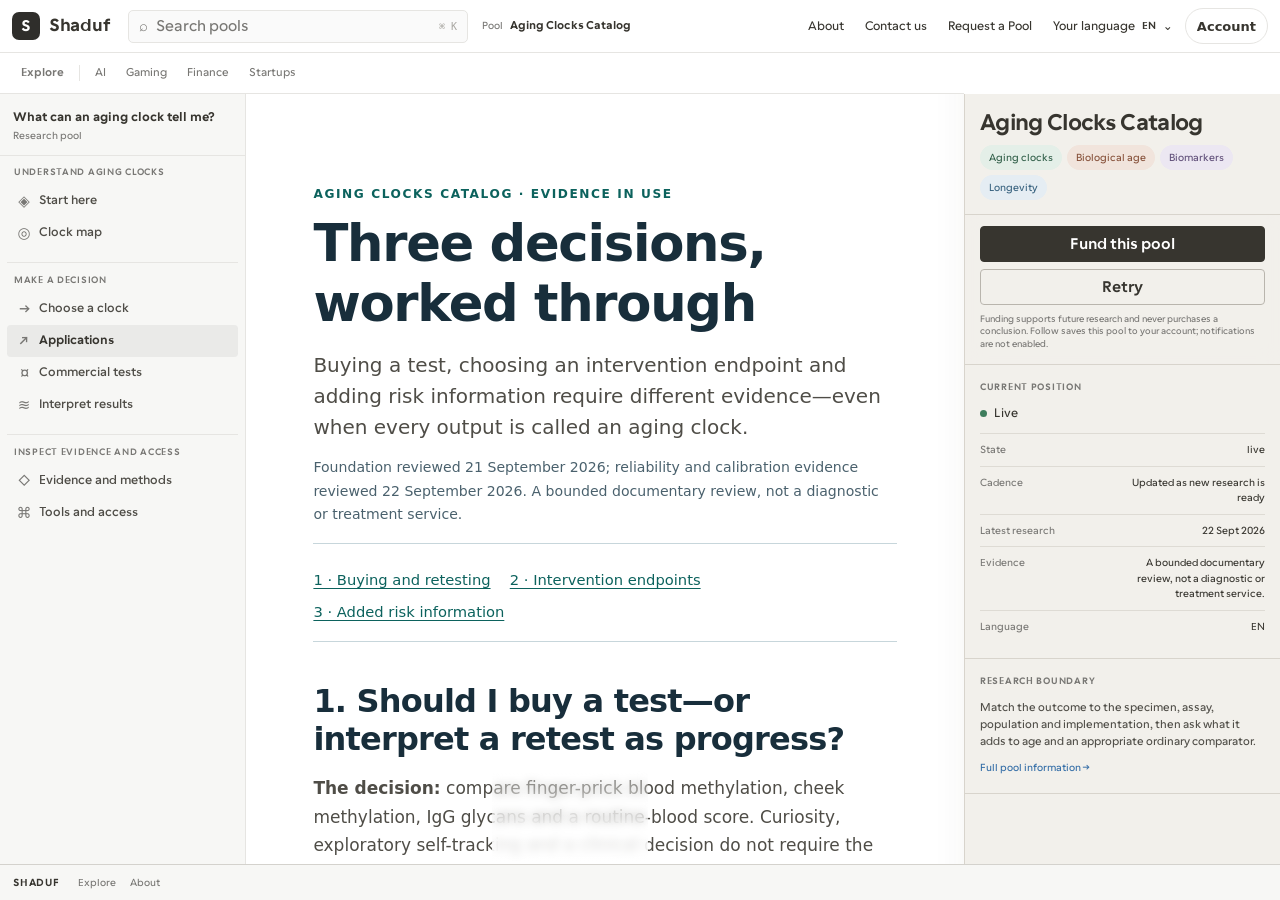
==== commit ea68d3b5: "Publish reliability and portability update" ====
--- a/applications/index.html
+++ b/applications/index.html
@@ -16,7 +16,7 @@
     <meta property="og:description" content="Three decisions, worked through">
     <meta property="og:url" content="https://shaduf.ai/p/aging-clocks/applications/">
     <meta name="twitter:card" content="summary">
-    <script type="application/ld+json">{"@context":"https://schema.org","@type":"WebPage","headline":"Applications","description":"Three decisions, worked through","dateModified":"2026-09-21T03:27:39+07:00","isPartOf":{"@type":"WebSite","name":"Shaduf","url":"https://shaduf.ai"},"mainEntityOfPage":"https://shaduf.ai/p/aging-clocks/applications/"}</script>
+    <script type="application/ld+json">{"@context":"https://schema.org","@type":"WebPage","headline":"Applications","description":"Three decisions, worked through","dateModified":"2026-09-22T09:25:51+07:00","isPartOf":{"@type":"WebSite","name":"Shaduf","url":"https://shaduf.ai"},"mainEntityOfPage":"https://shaduf.ai/p/aging-clocks/applications/"}</script>
     <script defer src="https://static.cloudflareinsights.com/beacon.min.js" data-cf-beacon='{&quot;token&quot;:&quot;ccebf2249a194a088f2d60787432fe1a&quot;,&quot;spa&quot;:false}'></script><link rel="alternate" type="application/atom+xml" title="Aging Clocks Catalog updates" href="../feed.xml"><link rel="stylesheet" href="../assets/agent.css"></head><body class="has-platform-footer" data-pool-id="pool_aging_clocks" data-page-id="applications">
     <a class="skip-link" href="#pool-content">Skip to content</a>
     <header class="app-header">
@@ -51,7 +51,7 @@
 <p class="ac-kicker">Aging Clocks Catalog · Evidence in use</p>
 <h1 id="ac-title">Three decisions, worked through</h1>
 <p class="ac-deck">Buying a test, choosing an intervention endpoint and adding risk information require different evidence—even when every output is called an aging clock.</p>
-<p class="ac-meta">Evidence observed <time datetime="2026-09-21">21 September 2026</time>. A bounded documentary review, not a diagnostic or treatment service.</p>
+<p class="ac-meta">Foundation reviewed <time datetime="2026-09-21">21 September 2026</time>; reliability and calibration evidence reviewed <time datetime="2026-09-22">22 September 2026</time>. A bounded documentary review, not a diagnostic or treatment service.</p>
 
 <nav class="ac-jump" aria-label="On this page"><a href="#ac-buying">1 · Buying and retesting</a><a href="#ac-interventions">2 · Intervention endpoints</a><a href="#ac-risk">3 · Added risk information</a></nav>
 <h2 id="ac-buying">1. Should I buy a test—or interpret a retest as progress?</h2>
@@ -88,8 +88,13 @@
 <p><strong>Access:</strong> the current README restricts galkin_2025 weights to registered UK Biobank researchers inside its Research Analysis Platform and prohibits local download/copy/storage. ProtAge and the Han model have author-request access. Other models are not necessarily closed; unrestricted end-to-end six-model reproduction is simply not established. <span class="ac-source">[<a href="#src-SC3" aria-label="Source SC3">SC3</a>]</span></p>
 </details>
 <p><strong>The defensible conclusion:</strong> proteomic clocks merit further study as exploratory IPF intervention readouts. The broadest clock pattern need not match the strongest clinical result. Shared-proteome pathway enrichment is not independent evidence of rejuvenation; a nonsignificant week-4/week-12 contrast does not demonstrate a plateau. Healthy-person benefit, generalized geroprotection and surrogate validity remain unestablished. <span class="ac-source">[<a href="#src-SC1" aria-label="Source SC1">SC1</a>; <a href="#src-M26" aria-label="Source M26">M26</a>]</span></p>
+<h3 id="ac-measurement-plan">What would make an intervention change interpretable?</h3>
+<p>For the IPF clock analysis, the missing measurement record includes plate/batch allocation by arm and visit; collection, processing and storage history; feature-level quality control and missingness; fixed imputation, normalization, scalers and model versions; technical or bridge replicate outputs; and placebo longitudinal covariance. These are requirements for estimating error in the trial’s actual scores—not evidence that a processing artifact occurred. Protein-level assay controls alone cannot supply a clock-level change threshold. <span class="ac-source">[<a href="#src-SC1" aria-label="Source SC1">SC1</a>; <a href="#src-R11" aria-label="Source R11">R11</a>]</span></p>
+<p>Prespecify raw-score, age-gap, residual or pace change and any calendar-age input. Keep calibration fixed across the comparison; a visit-specific recentering can erase a common shift. Balance time and treatment across assay batches and evaluate any version bridge independently. If time and platform are perfectly confounded without bridge specimens, adjustment alone cannot separate their effects. This measurement review <strong>does not reproduce the six-clock trial</strong>, close its registry or supplement gaps, recover ancillary arm counts, or provide a trial-specific minimum detectable change. <span class="ac-source">[<a href="#src-R04" aria-label="Source R04">R04</a>; <a href="#src-SC1" aria-label="Source SC1">SC1</a>; <a href="#src-SC2" aria-label="Source SC2">SC2</a>]</span></p>
 <h3>A controlled counterpoint: clocks need not agree</h3>
 <p>The 2023 CALERIE methylation analysis was post hoc: <strong>197 of 220 randomized adults</strong> had the methylation data analyzed. It reported a modest group-level reduction in DunedinPACE, but <strong>not the same response in principal-component PhenoAge and GrimAge</strong>. Achieved calorie restriction was smaller than prescribed. These nulls must remain beside the responsive finding. <span class="ac-source">[<a href="#src-M25" aria-label="Source M25">M25</a>]</span></p>
+<p>The CALERIE PC-clock outcomes were standardized <strong>age gaps</strong>, not raw ages. Its <a href="../interpret-results/index.html#ac-control">24-month control example</a> shows a declining PCGrimAge gap alongside an increasing raw clock age at a nominal two-year interval. Baseline scale SDs are not technical error SDs. The laboratory was blinded, treatment groups were distributed across chips, and visits from a participant were kept together where possible—conditions unlike an unbridged baseline/follow-up platform switch. <span class="ac-source">[<a href="#src-R09" aria-label="Source R09">R09</a>]</span></p>
+<p>A randomized group contrast can be resolved even when an individual two-visit response is poorly resolved: independent random error in a group mean averages down. Arm-confounded batch bias does not. Neither CALERIE’s group result nor a platform offset from an unrelated experiment establishes one commercial customer’s response threshold. <a href="../evidence-and-methods/index.html#ac-group">The group-versus-individual distinction</a> keeps those claims separate. <span class="ac-source">[<a href="#src-R09" aria-label="Source R09">R09</a>]</span></p>
 <p>Different targets, sensitivity, duration, measurement or true lack of change could contribute. Disagreement does not prove every clock invalid—or the responsive one uniquely true. No longer-life outcome was directly demonstrated, and a mortality benefit estimated from separate observational associations is not a randomized outcome.</p>
 <p><strong>Study-team decision:</strong> prespecify the biomarker question, controlled contrast and multiplicity plan; keep clinical/functional endpoints; report all planned clocks. Establishing a surrogate requires treatment effects on the marker to predict clinical effects in the intended context, not just baseline prognosis or responsiveness. <span class="ac-source">[<a href="#src-M26" aria-label="Source M26">M26</a>]</span></p>
 <h2 id="ac-risk">3. Does another assay add useful risk information?</h2>
@@ -99,7 +104,7 @@
 <p>Deelen et al. developed a mortality score in European cohorts and evaluated it in FINRISK. Conventional factors included major clinical/behavioral predictors; chronological age was the survival time scale. These were not simply identical base models with and without one added predictor. The C-statistic reflects ranking, not calibration or a demonstrated decision benefit. <span class="ac-source">[<a href="#src-M11" aria-label="Source M11">M11</a>]</span></p>
 <div class="ac-note"><p><strong>A useful positive result with a firm boundary:</strong> cohort-based scaling prevented immediate individual risk classification. This is a mortality-risk score—not MetaboAge or GlycanAge—and not a portable personal calculator. A deployment decision still needs current comparators, calibration, threshold consequences and evidence that using the result improves outcomes. <span class="ac-source">[<a href="#src-M11" aria-label="Source M11">M11</a>]</span></p></div>
 
-<section class="ac-sources" aria-labelledby="ac-source-heading"><h2 id="ac-source-heading">Sources and reading limits</h2><p>Source labels distinguish primary research, seller documents and implementation notes. The access descriptions below refer to the evidence review dated above, not a new replication.</p>
+<section class="ac-sources" aria-labelledby="ac-source-heading"><h2 id="ac-source-heading">Sources and reading limits</h2><p>Source labels distinguish primary research, seller documents and implementation notes. Inherited M/SC/T source observations are from 21 September 2026; added R source observations are from 22 September 2026. Calculation checks do not constitute model or clinical replication.</p>
 <p id="src-M05"><strong>M05.</strong> <a href="https://elifesciences.org/articles/73420">Belsky et al. (2022), DunedinPACE</a> Primary longitudinal target, normalization, technical/cross-platform reliability and relevant validation text inspected; model not executed.</p>
 <p id="src-M12"><strong>M12.</strong> <a href="https://academic.oup.com/biomedgerontology/article/69/7/779/662651">Krištić et al. (2014; online 2013), Glycans are a novel biomarker of chronological and biological ages</a> Primary development, external-population and small longitudinal-subset results; not validation of a pinned 2026 product.</p>
 <p id="src-M21"><strong>M21.</strong> <a href="https://www.nature.com/articles/s43587-026-01073-7">Chen et al. (2026), OMICmAge</a> Published 25 February 2026. Primary development, external validation, replicate, limitation, access and conflict sections; sponsored/company-affiliated work with patent interests.</p>
@@ -116,6 +121,9 @@
 <p id="src-M26"><strong>M26.</strong> <a href="https://www.ncbi.nlm.nih.gov/books/NBK453484/">FDA–NIH BEST: Validated Surrogate Endpoint</a> Official definitions and evidentiary discussion; used as a framework, not a regulatory-status verdict for any aging test.</p>
 <p id="src-M20"><strong>M20.</strong> <a href="https://www.nature.com/articles/s41586-023-06802-1">Oh et al. (2023), Organ aging signatures in the plasma proteome</a> Primary construction, tissue-enrichment, platform and cognitive-progression comparator passages; no decision-impact trial identified in that material.</p>
 <p id="src-M11"><strong>M11.</strong> <a href="https://www.nature.com/articles/s41467-019-11311-9">Deelen et al. (2019), A metabolic profile of all-cause mortality risk</a> Primary results, conventional comparator, FINRISK evaluation and scaling limitation inspected; reported models not rerun.</p>
+<p id="src-R04"><strong>R04.</strong> <a href="https://pmc.ncbi.nlm.nih.gov/articles/PMC12238762/">Zhuang et al. (2025), EPIC-version differences in methylation tools</a> Relevant methods/results and <a href="https://github.com/kobor-lab/EPICv1v2_comparison_manuscript/blob/main/EPICv1v2_analysis.Rmd">analysis code</a> inspected, including missing probes and separate/pooled reference adjustment. Code read, not executed; a clock name does not establish complete input coverage or absolute agreement.</p>
+<p id="src-R09"><strong>R09.</strong> <a href="https://doi.org/10.1038/s43587-022-00357-y">Waziry et al. (2023), CALERIE methylation-clock analysis</a> Relevant methods, sample handling and <a href="https://cenl.ucsd.edu/labspace/JclubLabMeetings/Carlo-Long-term-caloric-aging%2Bwaziri-2023.pdf">university-hosted publisher article and supplement, Tables S3/S4</a> inspected on 22 September 2026. Rounded group summaries were back-converted, not individual-level models rerun. Baseline dispersion is not technical error; trial/model-author evidence is not independent consumer-service validation.</p>
+<p id="src-R11"><strong>R11.</strong> <a href="https://pmc.ncbi.nlm.nih.gov/articles/PMC8554621/">Huang et al. (2021), preanalytical variability of inflammatory-protein measurement</a> Relevant delay, donor, control and results sections inspected. Small EDTA-plasma, panel-specific study with Olink affiliation; no aging-clock predictions calculated and no finding about a particular IPF trial’s processing.</p>
 </section>
 <p class="ac-next">Next: <a href="../evidence-and-methods/index.html">Inspect the claim-by-claim evidence standards</a> or <a href="../choose-a-clock/index.html">build a defensible study shortlist</a>.</p>
 </article>
@@ -134,7 +142,7 @@
       <section class="right-section">
         <h3>Current position</h3>
         <div class="release-state state-live"><i></i><span>live</span></div>
-        <dl><div><dt>State</dt><dd>live</dd></div><div><dt>Cadence</dt><dd>Updated as new research is ready</dd></div><div><dt>Latest research</dt><dd>20 Sept 2026</dd></div><div><dt>Evidence</dt><dd>A bounded documentary review, not a diagnostic or treatment service.</dd></div><div><dt>Language</dt><dd>EN</dd></div></dl>
+        <dl><div><dt>State</dt><dd>live</dd></div><div><dt>Cadence</dt><dd>Updated as new research is ready</dd></div><div><dt>Latest research</dt><dd>22 Sept 2026</dd></div><div><dt>Evidence</dt><dd>A bounded documentary review, not a diagnostic or treatment service.</dd></div><div><dt>Language</dt><dd>EN</dd></div></dl>
       </section>
       <section class="right-section"><h3>Research boundary</h3><p>Match the outcome to the specimen, assay, population and implementation, then ask what it adds to age and an appropriate ordinary comparator.</p><a href="../index.html">Full pool information →</a></section>
     </div>
